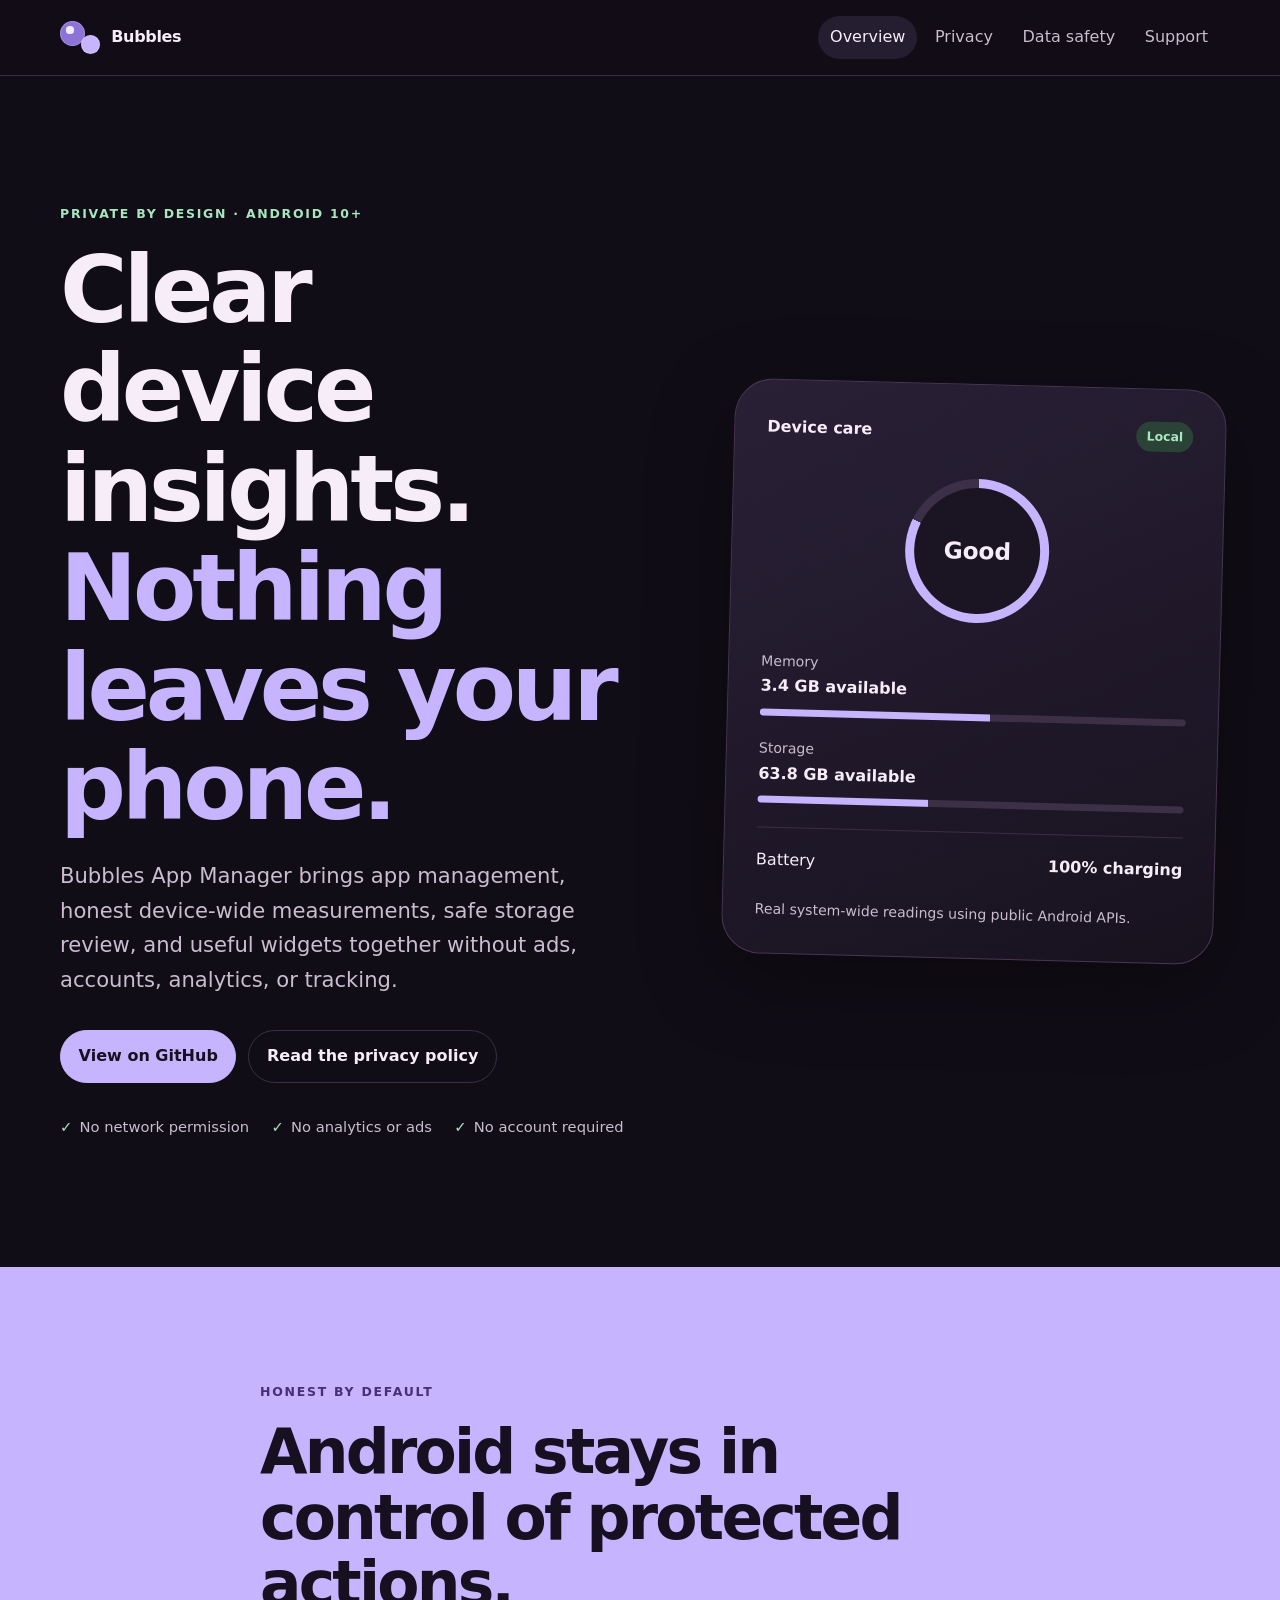
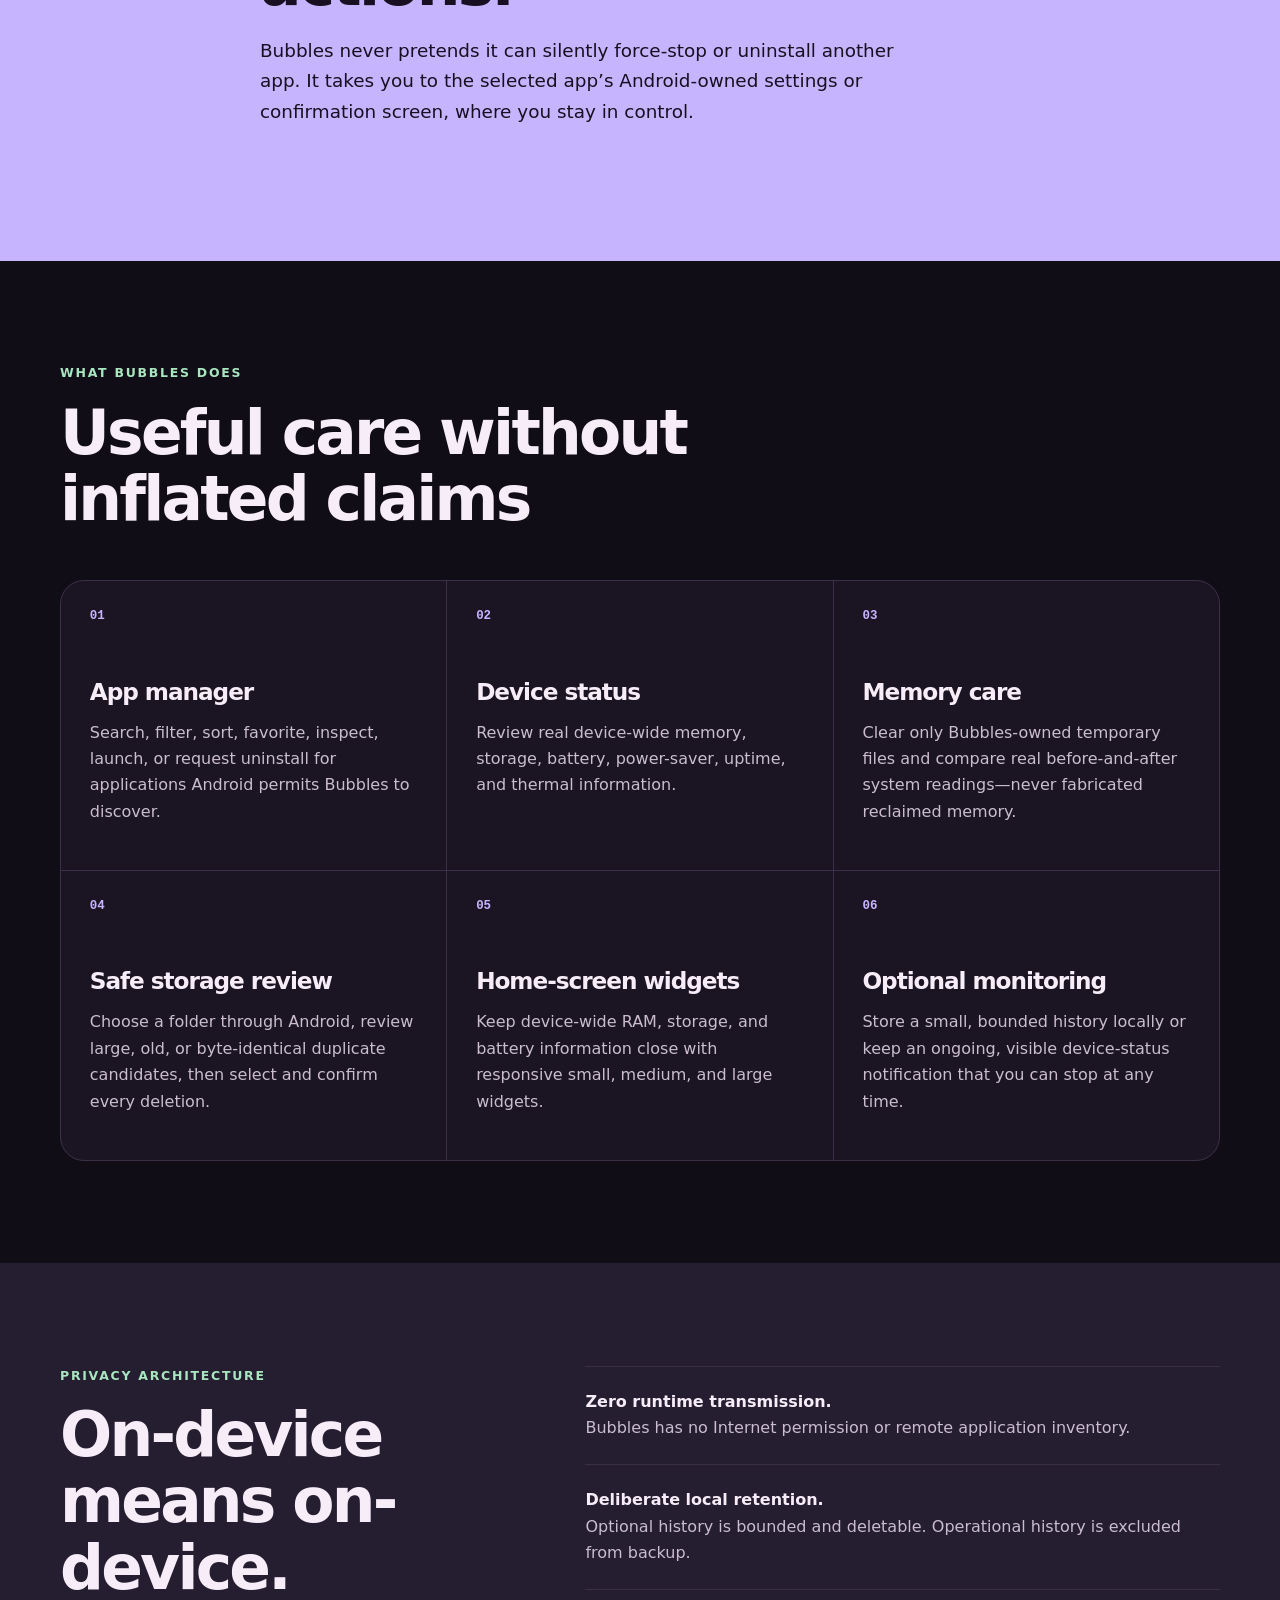
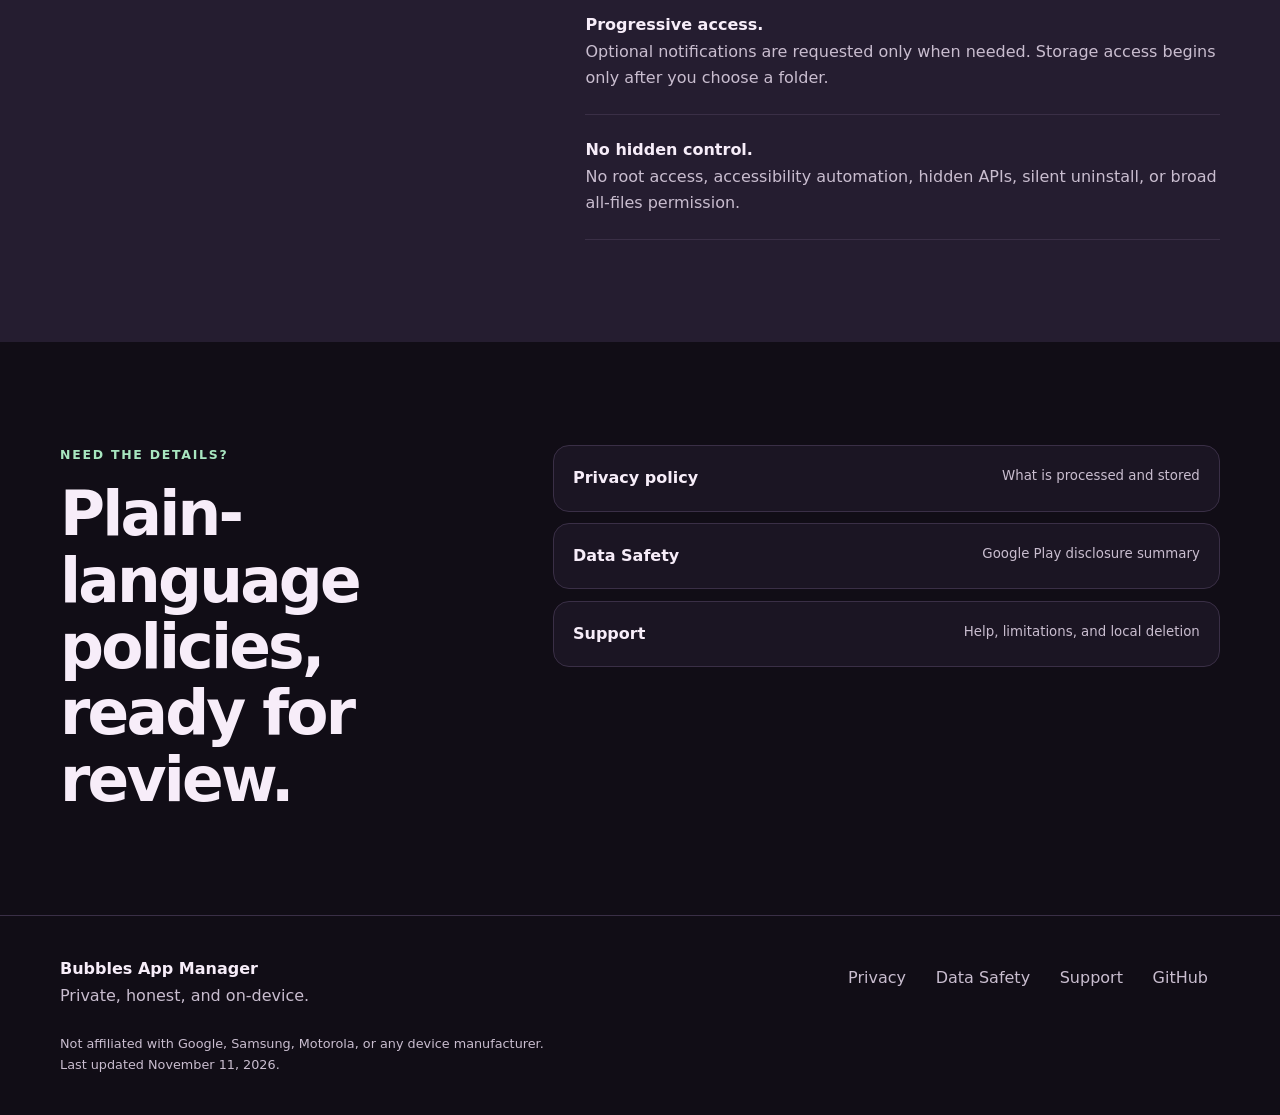
==== index.html @ a94c3827 "Create Bubbles App Manager website" ====
<!doctype html>
<html lang="en">
<head>
  <meta charset="utf-8">
  <meta name="viewport" content="width=device-width, initial-scale=1">
  <meta name="description" content="Bubbles App Manager is a private, on-device Android app manager and device status dashboard.">
  <meta name="theme-color" content="#15111d">
  <meta http-equiv="Content-Security-Policy" content="default-src 'self'; style-src 'self'; img-src 'self' data:; base-uri 'none'; form-action 'none'; frame-ancestors 'none'; upgrade-insecure-requests">
  <link rel="canonical" href="https://kernferm.github.io/BubblesAppManager/">
  <link rel="stylesheet" href="styles.css">
  <title>Bubbles App Manager</title>
</head>
<body>
  <a class="skip-link" href="#main">Skip to content</a>
  <header class="site-header">
    <a class="brand" href="./" aria-label="Bubbles App Manager home">
      <span class="brand-mark" aria-hidden="true"><i></i><i></i><i></i></span>
      <span>Bubbles</span>
    </a>
    <nav aria-label="Primary navigation">
      <a aria-current="page" href="./">Overview</a>
      <a href="privacy.html">Privacy</a>
      <a href="data-safety.html">Data safety</a>
      <a href="support.html">Support</a>
    </nav>
  </header>

  <main id="main">
    <section class="hero shell">
      <div class="hero-copy">
        <p class="eyebrow">Private by design · Android 10+</p>
        <h1>Clear device insights.<br><span>Nothing leaves your phone.</span></h1>
        <p class="lede">Bubbles App Manager brings app management, honest device-wide measurements, safe storage review, and useful widgets together without ads, accounts, analytics, or tracking.</p>
        <div class="hero-actions">
          <a class="button primary" href="https://github.com/KernFerm/BubblesAppManager">View on GitHub</a>
          <a class="button secondary" href="privacy.html">Read the privacy policy</a>
        </div>
        <ul class="trust-list" aria-label="Privacy highlights">
          <li>No network permission</li>
          <li>No analytics or ads</li>
          <li>No account required</li>
        </ul>
      </div>
      <div class="device-card" aria-label="Illustration of Bubbles device status">
        <div class="device-top"><span>Device care</span><span class="status-dot">Local</span></div>
        <div class="score-orbit"><span>Good</span></div>
        <div class="metric"><span>Memory</span><strong>3.4 GB available</strong><i class="value-54"></i></div>
        <div class="metric"><span>Storage</span><strong>63.8 GB available</strong><i class="value-40"></i></div>
        <div class="metric-row"><span>Battery</span><strong>100% charging</strong></div>
        <p>Real system-wide readings using public Android APIs.</p>
      </div>
    </section>

    <section class="statement">
      <div class="shell narrow">
        <p class="eyebrow">Honest by default</p>
        <h2>Android stays in control of protected actions.</h2>
        <p>Bubbles never pretends it can silently force-stop or uninstall another app. It takes you to the selected app’s Android-owned settings or confirmation screen, where you stay in control.</p>
      </div>
    </section>

    <section class="shell section" aria-labelledby="features-title">
      <div class="section-heading">
        <p class="eyebrow">What Bubbles does</p>
        <h2 id="features-title">Useful care without inflated claims</h2>
      </div>
      <div class="feature-grid">
        <article><span class="feature-number">01</span><h3>App manager</h3><p>Search, filter, sort, favorite, inspect, launch, or request uninstall for applications Android permits Bubbles to discover.</p></article>
        <article><span class="feature-number">02</span><h3>Device status</h3><p>Review real device-wide memory, storage, battery, power-saver, uptime, and thermal information.</p></article>
        <article><span class="feature-number">03</span><h3>Memory care</h3><p>Clear only Bubbles-owned temporary files and compare real before-and-after system readings—never fabricated reclaimed memory.</p></article>
        <article><span class="feature-number">04</span><h3>Safe storage review</h3><p>Choose a folder through Android, review large, old, or byte-identical duplicate candidates, then select and confirm every deletion.</p></article>
        <article><span class="feature-number">05</span><h3>Home-screen widgets</h3><p>Keep device-wide RAM, storage, and battery information close with responsive small, medium, and large widgets.</p></article>
        <article><span class="feature-number">06</span><h3>Optional monitoring</h3><p>Store a small, bounded history locally or keep an ongoing, visible device-status notification that you can stop at any time.</p></article>
      </div>
    </section>

    <section class="privacy-panel">
      <div class="shell privacy-grid">
        <div>
          <p class="eyebrow">Privacy architecture</p>
          <h2>On-device means on-device.</h2>
        </div>
        <div class="privacy-points">
          <p><strong>Zero runtime transmission.</strong> Bubbles has no Internet permission or remote application inventory.</p>
          <p><strong>Deliberate local retention.</strong> Optional history is bounded and deletable. Operational history is excluded from backup.</p>
          <p><strong>Progressive access.</strong> Optional notifications are requested only when needed. Storage access begins only after you choose a folder.</p>
          <p><strong>No hidden control.</strong> No root access, accessibility automation, hidden APIs, silent uninstall, or broad all-files permission.</p>
        </div>
      </div>
    </section>

    <section class="shell section final-cta">
      <div>
        <p class="eyebrow">Need the details?</p>
        <h2>Plain-language policies, ready for review.</h2>
      </div>
      <div class="link-cards">
        <a href="privacy.html"><span>Privacy policy</span><small>What is processed and stored</small></a>
        <a href="data-safety.html"><span>Data Safety</span><small>Google Play disclosure summary</small></a>
        <a href="support.html"><span>Support</span><small>Help, limitations, and local deletion</small></a>
      </div>
    </section>
  </main>

  <footer>
    <div class="shell footer-grid">
      <p><strong>Bubbles App Manager</strong><br><span>Private, honest, and on-device.</span></p>
      <nav aria-label="Footer navigation"><a href="privacy.html">Privacy</a><a href="data-safety.html">Data Safety</a><a href="support.html">Support</a><a href="https://github.com/KernFerm/BubblesAppManager">GitHub</a></nav>
      <p class="fine-print">Not affiliated with Google, Samsung, Motorola, or any device manufacturer.<br>Last updated November 11, 2026.</p>
    </div>
  </footer>
</body>
</html>
---- styles.css ----
:root {
  color-scheme: dark;
  --bg: #110d16;
  --surface: #1b1523;
  --surface-2: #251d30;
  --ink: #f7edf9;
  --muted: #c9bdcf;
  --line: #3a2f46;
  --violet: #c7b4ff;
  --violet-2: #8d73d8;
  --mint: #a8e6c0;
  --green: #315c3c;
  --radius: 1.5rem;
  --shadow: 0 24px 80px rgba(0, 0, 0, .35);
}

* { box-sizing: border-box; }
html { scroll-behavior: smooth; }
body { margin: 0; background: var(--bg); color: var(--ink); font: 1rem/1.65 system-ui, -apple-system, BlinkMacSystemFont, "Segoe UI", sans-serif; }
a { color: inherit; }
a:focus-visible, summary:focus-visible { outline: 3px solid var(--mint); outline-offset: 4px; border-radius: .25rem; }
.skip-link { position: fixed; left: 1rem; top: -6rem; z-index: 99; padding: .75rem 1rem; background: var(--ink); color: var(--bg); border-radius: .75rem; }
.skip-link:focus { top: 1rem; }
.shell { width: min(1160px, calc(100% - 2rem)); margin-inline: auto; }
.narrow { max-width: 760px; }
.site-header { min-height: 76px; padding: .8rem max(1rem, calc((100vw - 1160px) / 2)); display: flex; align-items: center; justify-content: space-between; gap: 1.5rem; border-bottom: 1px solid var(--line); background: rgba(17, 13, 22, .94); position: sticky; top: 0; z-index: 20; backdrop-filter: blur(18px); }
.brand { display: inline-flex; align-items: center; gap: .7rem; font-weight: 800; text-decoration: none; letter-spacing: -.02em; }
.brand-mark { width: 2.5rem; height: 2.1rem; display: inline-block; position: relative; }
.brand-mark i { position: absolute; display: block; border-radius: 50%; background: var(--violet-2); box-shadow: inset 0 0 0 1px rgba(255,255,255,.2); }
.brand-mark i:nth-child(1) { width: 1.55rem; height: 1.55rem; left: 0; top: 0; }
.brand-mark i:nth-child(2) { width: 1.2rem; height: 1.2rem; right: 0; bottom: 0; background: var(--violet); }
.brand-mark i:nth-child(3) { width: .48rem; height: .48rem; left: .38rem; top: .35rem; background: #efe9ff; }
.brand-mark.large { transform: scale(1.8); transform-origin: left center; margin-bottom: 2rem; }
.site-header nav, footer nav { display: flex; flex-wrap: wrap; gap: .35rem; }
.site-header nav a, footer nav a { color: var(--muted); text-decoration: none; padding: .55rem .75rem; border-radius: 999px; }
.site-header nav a:hover, .site-header nav a[aria-current="page"], footer nav a:hover { color: var(--ink); background: var(--surface-2); }

.hero { min-height: 720px; padding-block: clamp(4rem, 10vw, 8rem); display: grid; grid-template-columns: 1.08fr .92fr; align-items: center; gap: clamp(2rem, 7vw, 7rem); }
.eyebrow { margin: 0 0 1rem; color: var(--mint); font-size: .78rem; font-weight: 800; letter-spacing: .14em; text-transform: uppercase; }
h1, h2, h3 { margin: 0; line-height: 1.08; letter-spacing: -.045em; }
h1 { font-size: clamp(3.2rem, 7.2vw, 6.8rem); }
h1 span { color: var(--violet); }
h2 { font-size: clamp(2.2rem, 4.8vw, 4.4rem); }
h3 { font-size: 1.45rem; }
.lede { max-width: 700px; color: var(--muted); font-size: clamp(1.08rem, 2vw, 1.32rem); }
.hero-actions { display: flex; flex-wrap: wrap; gap: .75rem; margin-block: 2rem; }
.button { display: inline-flex; min-height: 48px; align-items: center; justify-content: center; padding: .75rem 1.1rem; border: 1px solid var(--line); border-radius: 999px; font-weight: 750; text-decoration: none; }
.button.primary { background: var(--violet); border-color: var(--violet); color: #171020; }
.button.primary:hover { background: #d7c9ff; }
.button.secondary:hover { background: var(--surface-2); }
.trust-list { display: flex; flex-wrap: wrap; gap: .7rem 1.4rem; padding: 0; margin: 0; list-style: none; color: var(--muted); font-size: .92rem; }
.trust-list li::before { content: "✓"; color: var(--mint); margin-right: .45rem; font-weight: 900; }

.device-card { background: linear-gradient(155deg, #292036, #18121f); border: 1px solid #463653; border-radius: 2.4rem; padding: clamp(1.2rem, 4vw, 2rem); box-shadow: var(--shadow); transform: rotate(1.5deg); }
.device-top, .metric-row { display: flex; align-items: center; justify-content: space-between; gap: 1rem; }
.device-top { font-weight: 800; }
.status-dot { color: var(--mint); background: rgba(49, 92, 60, .6); padding: .3rem .65rem; border-radius: 999px; font-size: .78rem; }
.score-orbit { width: 9rem; aspect-ratio: 1; margin: 2rem auto; border-radius: 50%; display: grid; place-items: center; background: conic-gradient(var(--violet) 0 82%, #3c3049 82%); position: relative; }
.score-orbit::after { content: ""; position: absolute; inset: .55rem; background: var(--surface); border-radius: inherit; }
.score-orbit span { position: relative; z-index: 1; font-size: 1.45rem; font-weight: 800; }
.metric { margin-top: 1.35rem; }
.metric > span, .metric > strong { display: block; }
.metric > span { color: var(--muted); font-size: .88rem; }
.metric i { display: block; height: .45rem; margin-top: .55rem; border-radius: 999px; background: linear-gradient(90deg, var(--violet) var(--value), #3b3046 var(--value)); }
.metric i.value-54 { --value: 54%; }
.metric i.value-40 { --value: 40%; }
.metric-row { margin-top: 1.5rem; padding-top: 1.2rem; border-top: 1px solid var(--line); }
.device-card > p { color: var(--muted); margin: 1.5rem 0 0; font-size: .88rem; }

.statement { padding-block: clamp(4rem, 9vw, 8rem); background: var(--violet); color: #171020; }
.statement .eyebrow { color: #443171; }
.statement p:last-child { font-size: 1.15rem; max-width: 670px; }
.section { padding-block: clamp(4rem, 8vw, 7rem); }
.section-heading { max-width: 760px; margin-bottom: 3rem; }
.feature-grid { display: grid; grid-template-columns: repeat(3, 1fr); gap: 1px; background: var(--line); border: 1px solid var(--line); border-radius: var(--radius); overflow: hidden; }
.feature-grid article { min-height: 280px; padding: 1.8rem; background: var(--surface); }
.feature-grid p { color: var(--muted); }
.feature-number { display: block; margin-bottom: 3.5rem; color: var(--violet); font: 800 .78rem/1 monospace; }
.privacy-panel { padding-block: clamp(4rem, 8vw, 7rem); background: var(--surface-2); }
.privacy-grid { display: grid; grid-template-columns: .8fr 1.2fr; gap: clamp(2rem, 8vw, 8rem); }
.privacy-points { border-top: 1px solid var(--line); }
.privacy-points p { padding: 1.4rem 0; margin: 0; border-bottom: 1px solid var(--line); color: var(--muted); }
.privacy-points strong { display: block; color: var(--ink); }
.final-cta { display: grid; grid-template-columns: .8fr 1.2fr; gap: 3rem; align-items: start; }
.link-cards { display: grid; gap: .7rem; }
.link-cards a { display: flex; justify-content: space-between; gap: 1rem; padding: 1.2rem; text-decoration: none; background: var(--surface); border: 1px solid var(--line); border-radius: 1rem; }
.link-cards a:hover { border-color: var(--violet); transform: translateX(.2rem); }
.link-cards span { font-weight: 800; }
.link-cards small { color: var(--muted); text-align: right; }

.policy { max-width: 900px; padding-block: clamp(3rem, 8vw, 7rem); }
.policy-hero { padding-bottom: 3rem; border-bottom: 1px solid var(--line); }
.policy-hero h1 { font-size: clamp(3rem, 8vw, 6rem); }
.policy-hero .button { margin-top: 1.2rem; }
.policy-toc { display: flex; flex-wrap: wrap; gap: .5rem; margin: 2rem 0 1rem; }
.policy-toc a { color: var(--muted); padding: .45rem .7rem; border: 1px solid var(--line); border-radius: 999px; text-decoration: none; }
.policy section { padding-block: 2.2rem; border-bottom: 1px solid var(--line); }
.policy section h2 { font-size: clamp(1.7rem, 4vw, 2.5rem); }
.policy section p, .policy section li, .policy dd { color: var(--muted); }
.policy li + li { margin-top: .6rem; }
.policy dt { font-weight: 800; margin-top: 1rem; }
.policy dd { margin: .25rem 0 0; }
.safety-summary { display: grid; grid-template-columns: repeat(4, 1fr); gap: .7rem; }
.safety-summary div { padding: 1.1rem; background: var(--surface); border: 1px solid var(--line); border-radius: 1rem; }
.safety-summary span, .safety-summary strong { display: block; }
.safety-summary span { color: var(--muted); font-size: .8rem; }
.table-wrap { overflow-x: auto; }
table { width: 100%; border-collapse: collapse; min-width: 660px; }
th, td { padding: 1rem; text-align: left; vertical-align: top; border-bottom: 1px solid var(--line); }
th { color: var(--violet); }
.faq details { border-top: 1px solid var(--line); padding: 1rem 0; }
.faq details:last-child { border-bottom: 1px solid var(--line); }
.faq summary { cursor: pointer; font-weight: 800; font-size: 1.08rem; }
.not-found { min-height: 100vh; display: grid; align-content: center; justify-items: start; }
.not-found h1 { font-size: clamp(3rem, 8vw, 6rem); }

footer { border-top: 1px solid var(--line); padding-block: 2.5rem; }
.footer-grid { display: grid; grid-template-columns: 1fr auto; gap: 1.5rem; align-items: start; }
.footer-grid p { margin: 0; }
.footer-grid span, .fine-print { color: var(--muted); }
.fine-print { grid-column: 1 / -1; font-size: .8rem; }

@media (max-width: 820px) {
  .site-header { align-items: flex-start; }
  .site-header nav { justify-content: flex-end; }
  .hero, .privacy-grid, .final-cta { grid-template-columns: 1fr; }
  .hero { padding-top: 4rem; }
  .device-card { transform: none; max-width: 560px; }
  .feature-grid { grid-template-columns: 1fr 1fr; }
  .safety-summary { grid-template-columns: 1fr 1fr; }
}

@media (max-width: 560px) {
  .site-header { position: static; display: block; }
  .site-header nav { margin-top: .65rem; justify-content: flex-start; }
  .site-header nav a { padding: .4rem .55rem; }
  .feature-grid { grid-template-columns: 1fr; }
  .feature-grid article { min-height: auto; }
  .feature-number { margin-bottom: 1.8rem; }
  .safety-summary { grid-template-columns: 1fr; }
  .footer-grid { grid-template-columns: 1fr; }
  .fine-print { grid-column: auto; }
  .link-cards a { display: block; }
  .link-cards small { display: block; text-align: left; margin-top: .2rem; }
}

@media (prefers-reduced-motion: no-preference) {
  .button, .link-cards a { transition: transform .18s ease, background-color .18s ease, border-color .18s ease; }
  .button:hover { transform: translateY(-2px); }
}

@media print {
  :root { color-scheme: light; --bg: #fff; --surface: #fff; --surface-2: #f4f1f6; --ink: #171020; --muted: #443d48; --line: #ccc; }
  .site-header { position: static; }
  .hero-actions, .device-card, footer nav { display: none; }
}
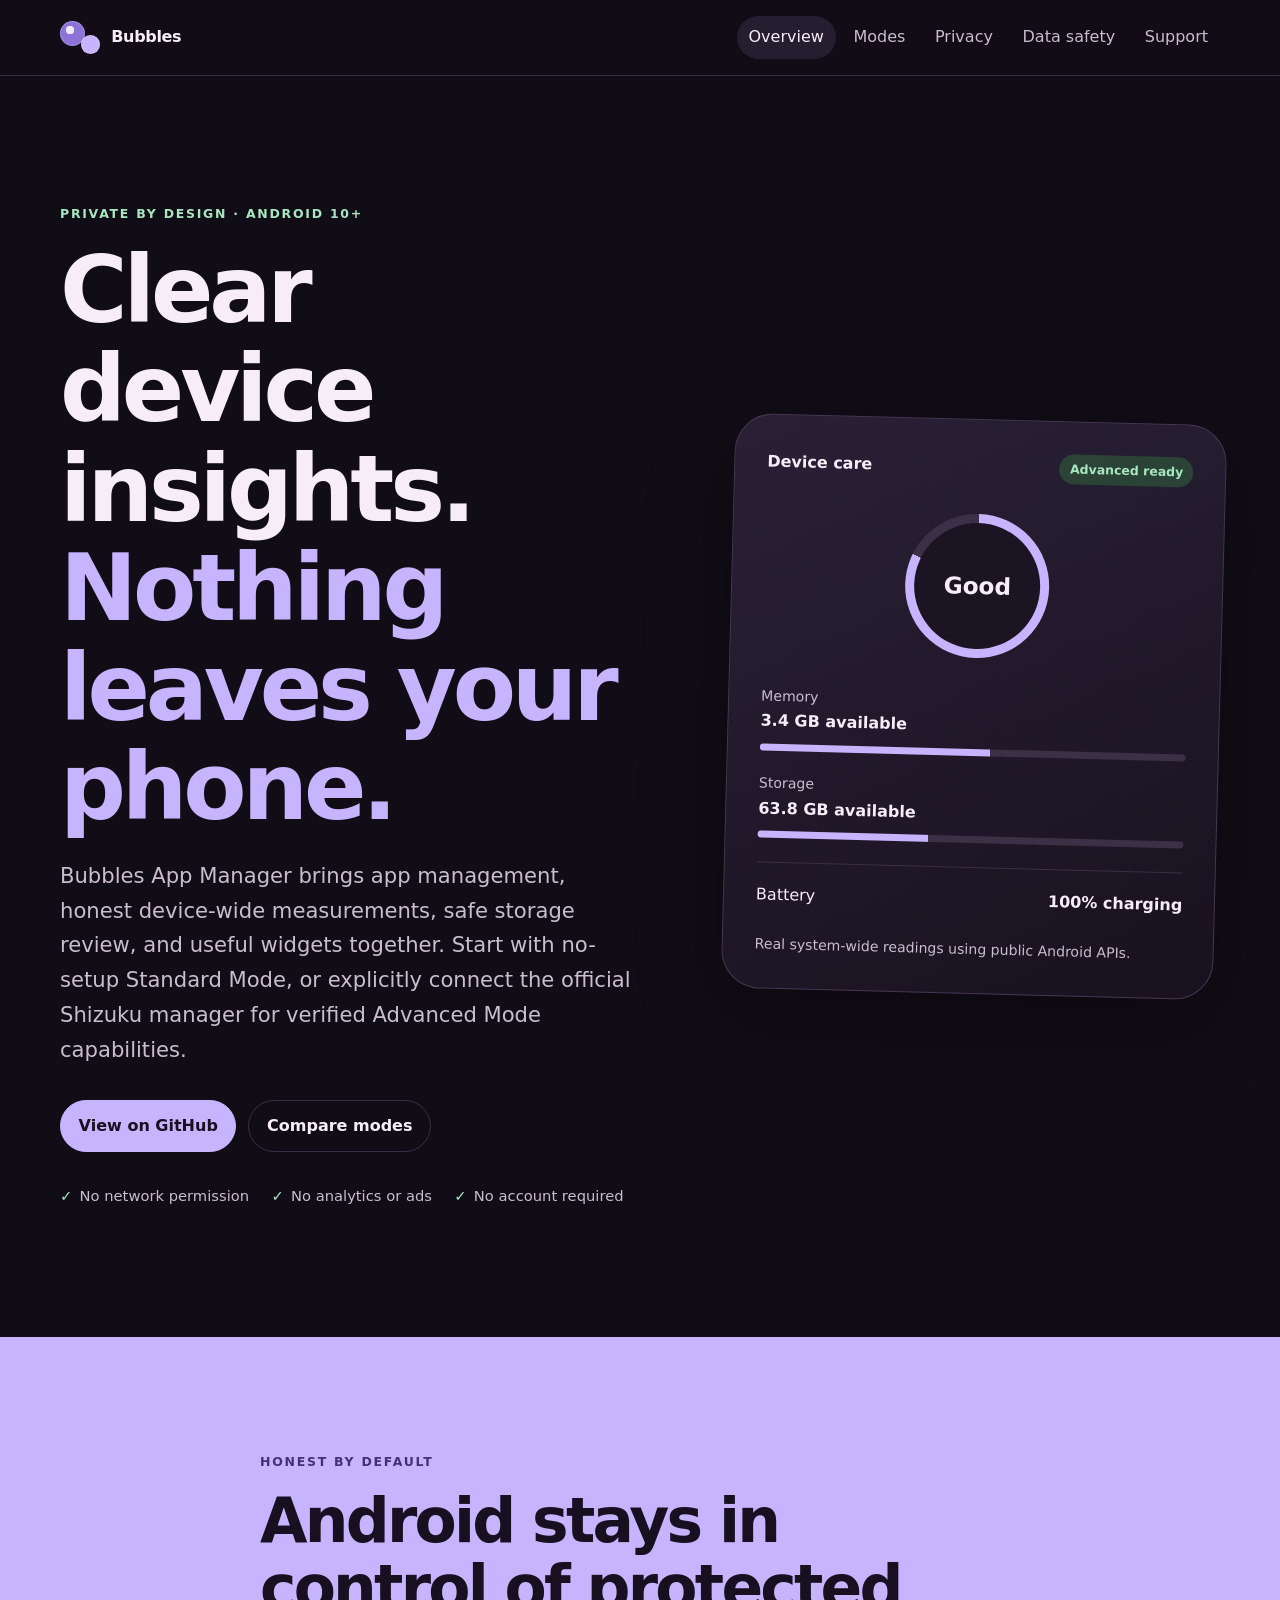
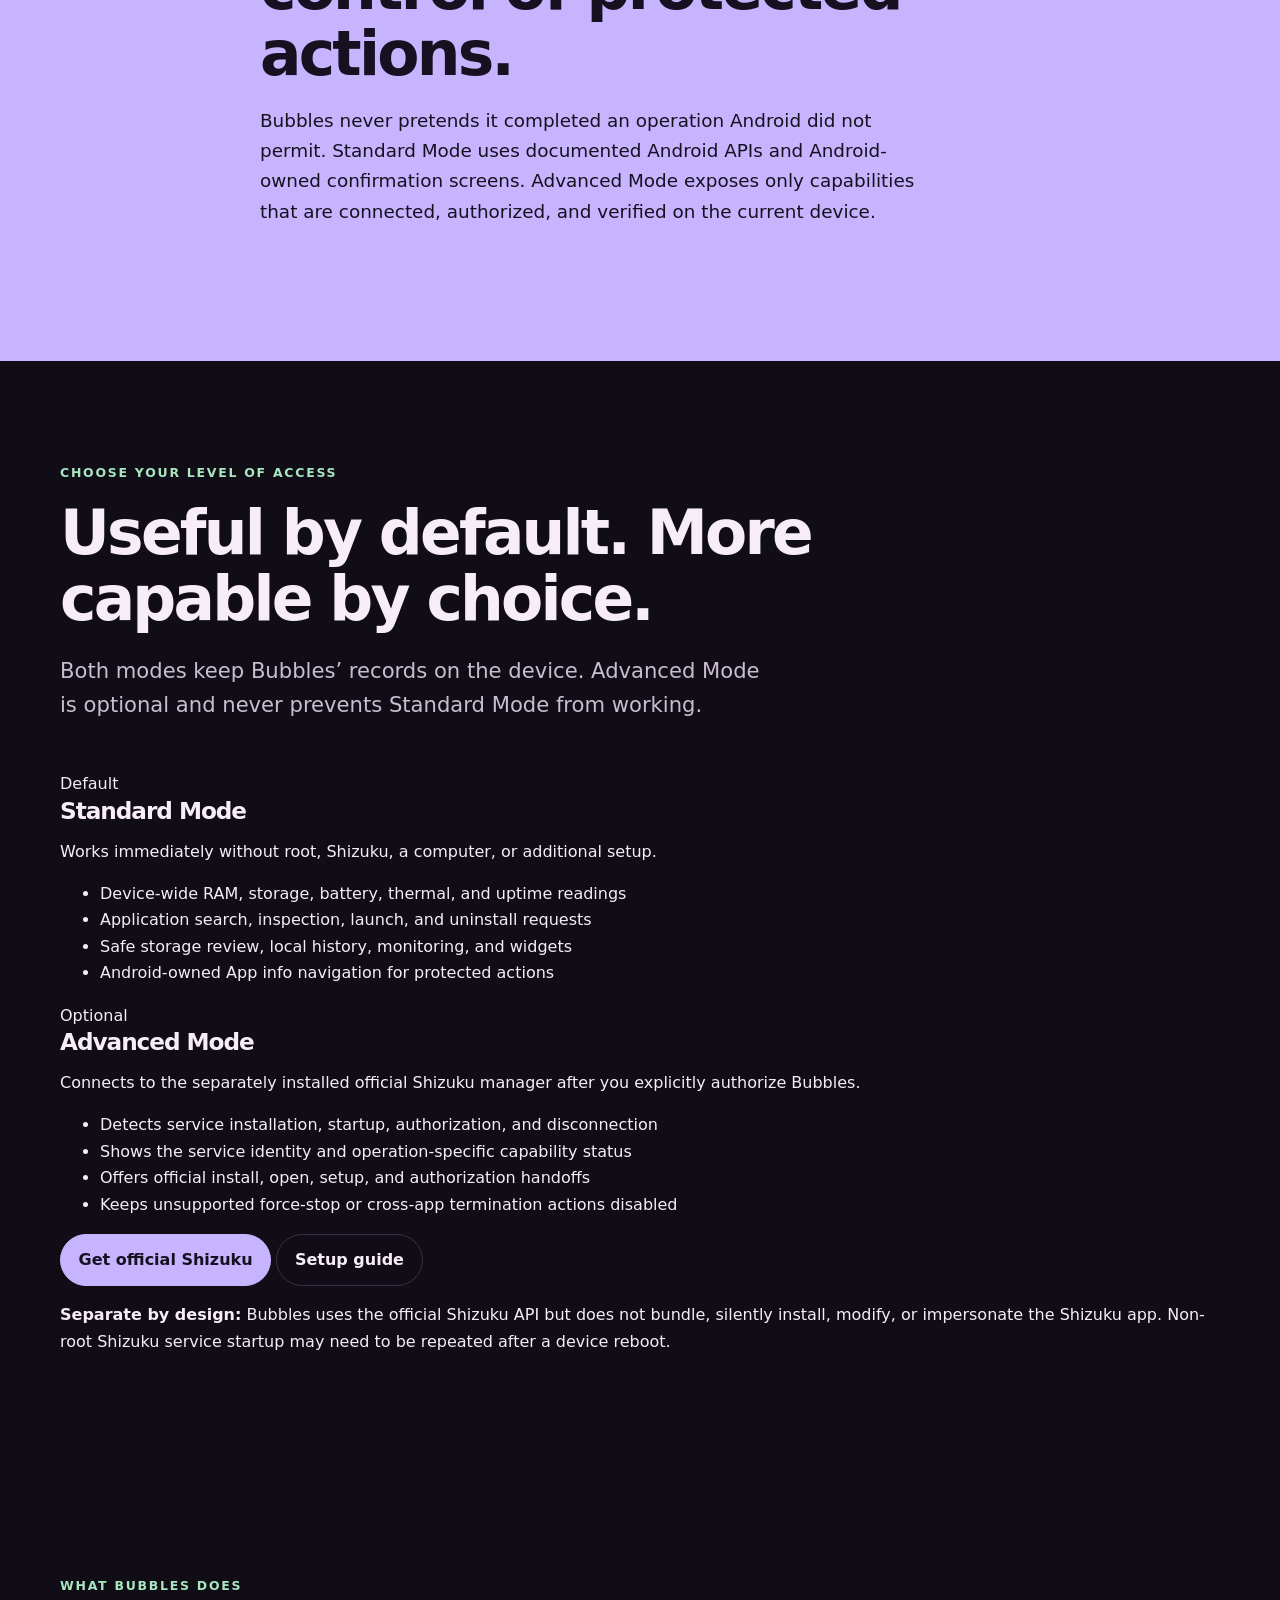
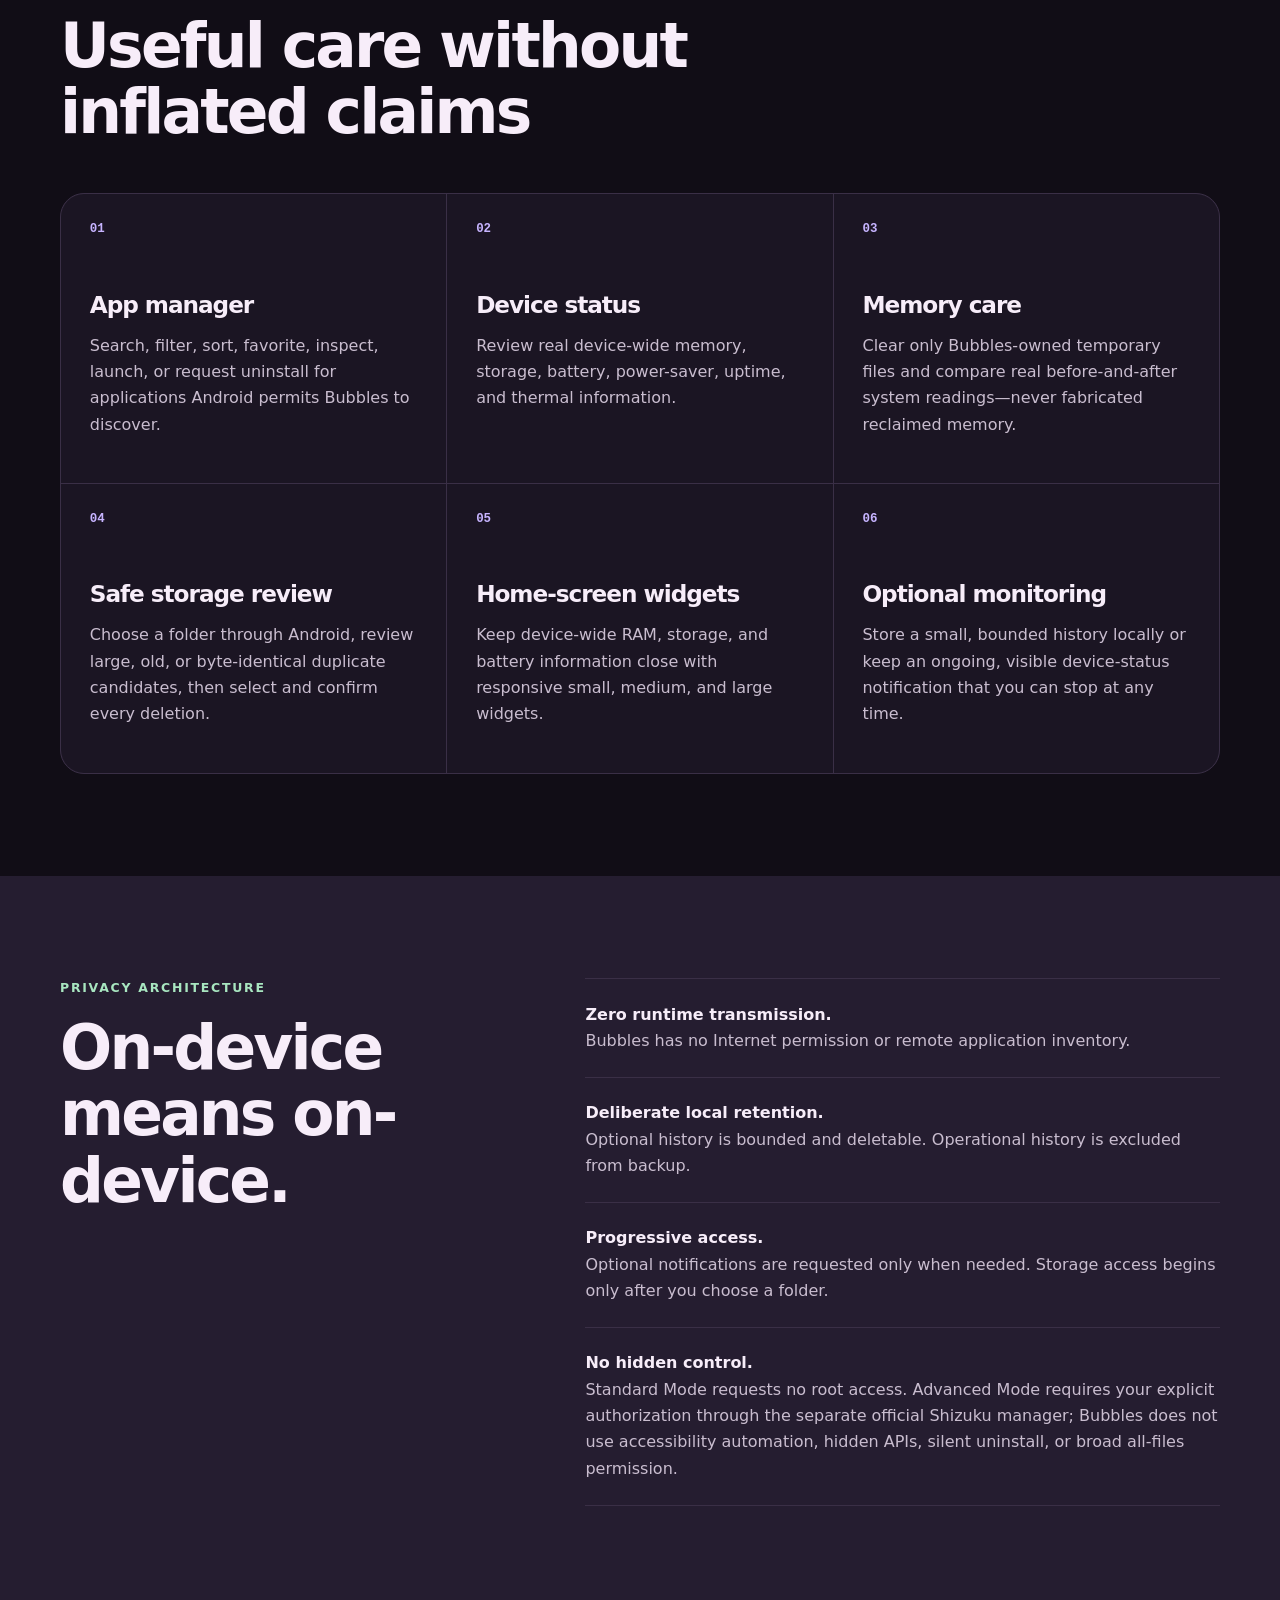
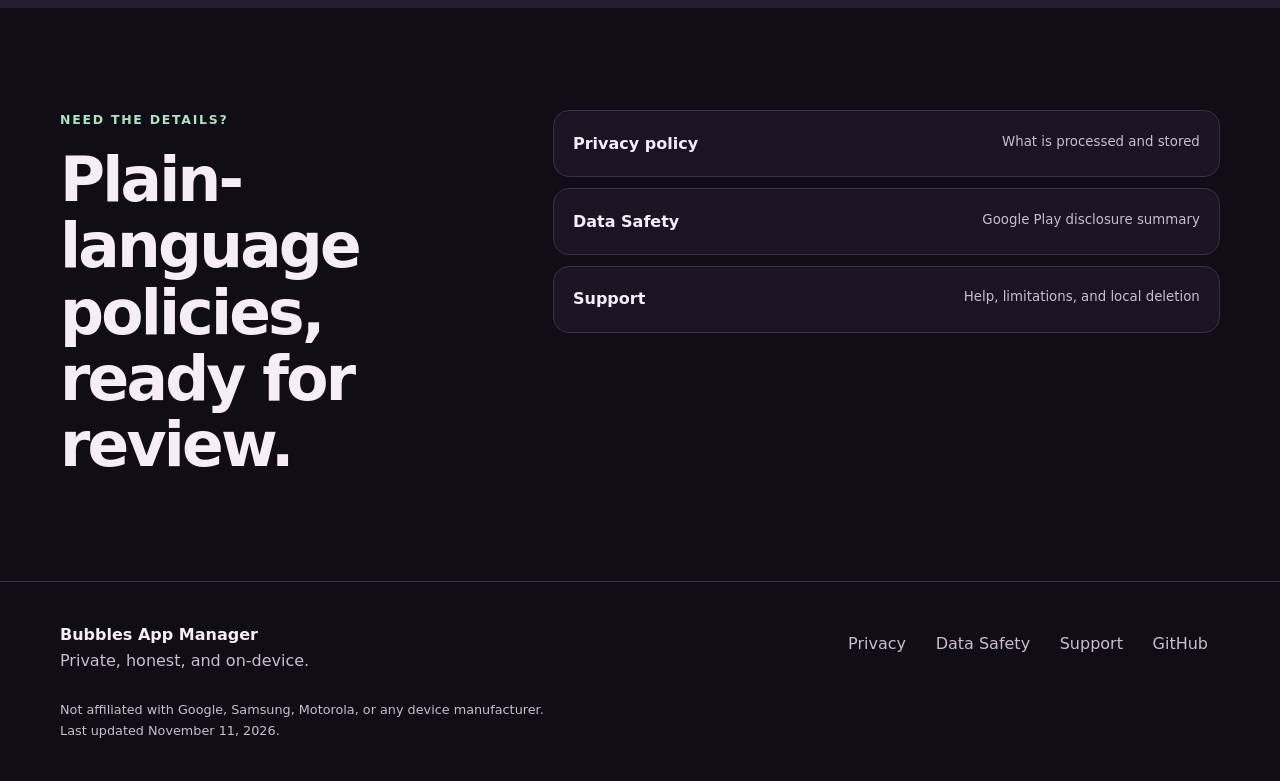
==== commit 351bf9e6: "Update homepage for Standard and Advanced modes" ====
--- a/index.html
+++ b/index.html
@@ -3,7 +3,7 @@
 <head>
   <meta charset="utf-8">
   <meta name="viewport" content="width=device-width, initial-scale=1">
-  <meta name="description" content="Bubbles App Manager is a private, on-device Android app manager and device status dashboard.">
+  <meta name="description" content="Bubbles App Manager is a private Android device-care dashboard with a no-setup Standard Mode and an optional Shizuku-powered Advanced Mode.">
   <meta name="theme-color" content="#15111d">
   <meta http-equiv="Content-Security-Policy" content="default-src 'self'; style-src 'self'; img-src 'self' data:; base-uri 'none'; form-action 'none'; frame-ancestors 'none'; upgrade-insecure-requests">
   <link rel="canonical" href="https://kernferm.github.io/BubblesAppManager/">
@@ -19,6 +19,7 @@
     </a>
     <nav aria-label="Primary navigation">
       <a aria-current="page" href="./">Overview</a>
+      <a href="#modes">Modes</a>
       <a href="privacy.html">Privacy</a>
       <a href="data-safety.html">Data safety</a>
       <a href="support.html">Support</a>
@@ -28,12 +29,12 @@
   <main id="main">
     <section class="hero shell">
       <div class="hero-copy">
-        <p class="eyebrow">Private by design · Android 10+</p>
+        <p class="eyebrow">Private by design &middot; Android 10+</p>
         <h1>Clear device insights.<br><span>Nothing leaves your phone.</span></h1>
-        <p class="lede">Bubbles App Manager brings app management, honest device-wide measurements, safe storage review, and useful widgets together without ads, accounts, analytics, or tracking.</p>
+        <p class="lede">Bubbles App Manager brings app management, honest device-wide measurements, safe storage review, and useful widgets together. Start with no-setup Standard Mode, or explicitly connect the official Shizuku manager for verified Advanced Mode capabilities.</p>
         <div class="hero-actions">
           <a class="button primary" href="https://github.com/KernFerm/BubblesAppManager">View on GitHub</a>
-          <a class="button secondary" href="privacy.html">Read the privacy policy</a>
+          <a class="button secondary" href="#modes">Compare modes</a>
         </div>
         <ul class="trust-list" aria-label="Privacy highlights">
           <li>No network permission</li>
@@ -42,7 +43,7 @@
         </ul>
       </div>
       <div class="device-card" aria-label="Illustration of Bubbles device status">
-        <div class="device-top"><span>Device care</span><span class="status-dot">Local</span></div>
+        <div class="device-top"><span>Device care</span><span class="status-dot">Advanced ready</span></div>
         <div class="score-orbit"><span>Good</span></div>
         <div class="metric"><span>Memory</span><strong>3.4 GB available</strong><i class="value-54"></i></div>
         <div class="metric"><span>Storage</span><strong>63.8 GB available</strong><i class="value-40"></i></div>
@@ -55,8 +56,45 @@
       <div class="shell narrow">
         <p class="eyebrow">Honest by default</p>
         <h2>Android stays in control of protected actions.</h2>
-        <p>Bubbles never pretends it can silently force-stop or uninstall another app. It takes you to the selected app’s Android-owned settings or confirmation screen, where you stay in control.</p>
+        <p>Bubbles never pretends it completed an operation Android did not permit. Standard Mode uses documented Android APIs and Android-owned confirmation screens. Advanced Mode exposes only capabilities that are connected, authorized, and verified on the current device.</p>
       </div>
+    </section>
+
+    <section class="shell section" id="modes" aria-labelledby="modes-title">
+      <div class="section-heading">
+        <p class="eyebrow">Choose your level of access</p>
+        <h2 id="modes-title">Useful by default. More capable by choice.</h2>
+        <p class="lede">Both modes keep Bubbles&rsquo; records on the device. Advanced Mode is optional and never prevents Standard Mode from working.</p>
+      </div>
+      <div class="mode-grid">
+        <article class="mode-card">
+          <span class="mode-label">Default</span>
+          <h3>Standard Mode</h3>
+          <p>Works immediately without root, Shizuku, a computer, or additional setup.</p>
+          <ul>
+            <li>Device-wide RAM, storage, battery, thermal, and uptime readings</li>
+            <li>Application search, inspection, launch, and uninstall requests</li>
+            <li>Safe storage review, local history, monitoring, and widgets</li>
+            <li>Android-owned App info navigation for protected actions</li>
+          </ul>
+        </article>
+        <article class="mode-card advanced">
+          <span class="mode-label">Optional</span>
+          <h3>Advanced Mode</h3>
+          <p>Connects to the separately installed official Shizuku manager after you explicitly authorize Bubbles.</p>
+          <ul>
+            <li>Detects service installation, startup, authorization, and disconnection</li>
+            <li>Shows the service identity and operation-specific capability status</li>
+            <li>Offers official install, open, setup, and authorization handoffs</li>
+            <li>Keeps unsupported force-stop or cross-app termination actions disabled</li>
+          </ul>
+          <div class="mode-actions">
+            <a class="button primary" href="https://shizuku.rikka.app/download/">Get official Shizuku</a>
+            <a class="button secondary" href="https://shizuku.rikka.app/guide/setup/">Setup guide</a>
+          </div>
+        </article>
+      </div>
+      <p class="mode-note"><strong>Separate by design:</strong> Bubbles uses the official Shizuku API but does not bundle, silently install, modify, or impersonate the Shizuku app. Non-root Shizuku service startup may need to be repeated after a device reboot.</p>
     </section>
 
     <section class="shell section" aria-labelledby="features-title">
@@ -67,7 +105,7 @@
       <div class="feature-grid">
         <article><span class="feature-number">01</span><h3>App manager</h3><p>Search, filter, sort, favorite, inspect, launch, or request uninstall for applications Android permits Bubbles to discover.</p></article>
         <article><span class="feature-number">02</span><h3>Device status</h3><p>Review real device-wide memory, storage, battery, power-saver, uptime, and thermal information.</p></article>
-        <article><span class="feature-number">03</span><h3>Memory care</h3><p>Clear only Bubbles-owned temporary files and compare real before-and-after system readings—never fabricated reclaimed memory.</p></article>
+        <article><span class="feature-number">03</span><h3>Memory care</h3><p>Clear only Bubbles-owned temporary files and compare real before-and-after system readings&mdash;never fabricated reclaimed memory.</p></article>
         <article><span class="feature-number">04</span><h3>Safe storage review</h3><p>Choose a folder through Android, review large, old, or byte-identical duplicate candidates, then select and confirm every deletion.</p></article>
         <article><span class="feature-number">05</span><h3>Home-screen widgets</h3><p>Keep device-wide RAM, storage, and battery information close with responsive small, medium, and large widgets.</p></article>
         <article><span class="feature-number">06</span><h3>Optional monitoring</h3><p>Store a small, bounded history locally or keep an ongoing, visible device-status notification that you can stop at any time.</p></article>
@@ -84,7 +122,7 @@
           <p><strong>Zero runtime transmission.</strong> Bubbles has no Internet permission or remote application inventory.</p>
           <p><strong>Deliberate local retention.</strong> Optional history is bounded and deletable. Operational history is excluded from backup.</p>
           <p><strong>Progressive access.</strong> Optional notifications are requested only when needed. Storage access begins only after you choose a folder.</p>
-          <p><strong>No hidden control.</strong> No root access, accessibility automation, hidden APIs, silent uninstall, or broad all-files permission.</p>
+          <p><strong>No hidden control.</strong> Standard Mode requests no root access. Advanced Mode requires your explicit authorization through the separate official Shizuku manager; Bubbles does not use accessibility automation, hidden APIs, silent uninstall, or broad all-files permission.</p>
         </div>
       </div>
     </section>
